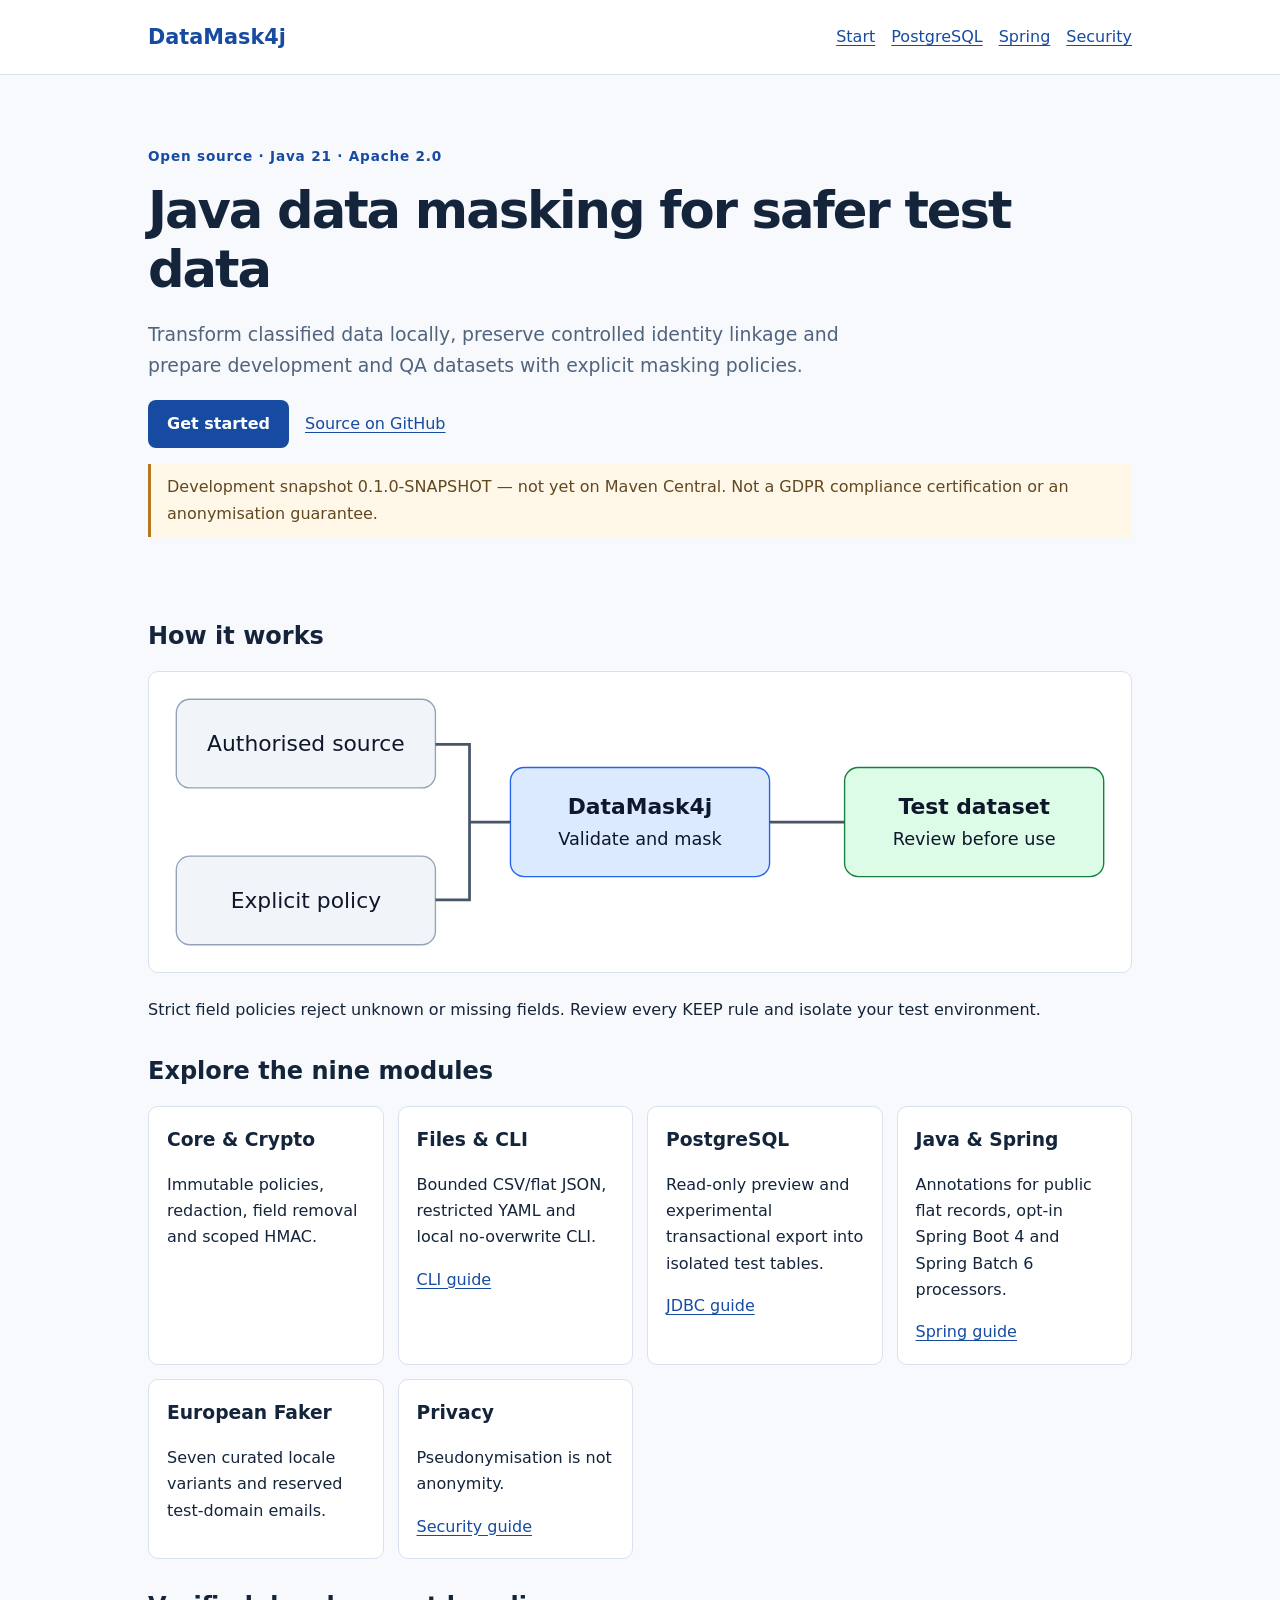
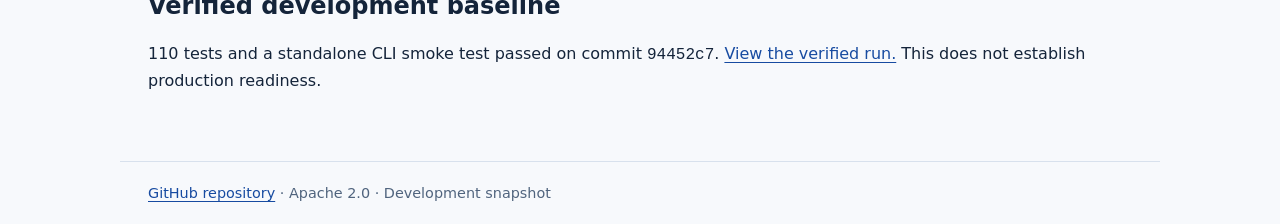
==== docs/index.html @ 7c0161fc "ci: group documentation, quality and security checks in parallel jobs" ====
<!doctype html>
<html lang="en"><head><meta charset="utf-8"><meta name="viewport" content="width=device-width, initial-scale=1"><title>Java Data Masking &amp; GDPR Pseudonymisation | DataMask4j</title><meta name="description" content="Offline Java data masking for safer test data: scoped HMAC, CSV and JSON, PostgreSQL, Java records, Spring Boot and Spring Batch."><meta name="robots" content="index,follow"><link rel="canonical" href="https://hamzador.github.io/DataMask4j/"><meta property="og:title" content="Java Data Masking &amp; GDPR Pseudonymisation | DataMask4j"><meta property="og:description" content="Offline Java data masking for safer test data: scoped HMAC, CSV and JSON, PostgreSQL, Java records, Spring Boot and Spring Batch."><meta property="og:url" content="https://hamzador.github.io/DataMask4j/"><meta property="og:type" content="website"><link rel="stylesheet" href="styles.css"></head><body><header><nav aria-label="Documentation"><a class="brand" href="index.html">DataMask4j</a><div><a href="getting-started.html">Start</a><a href="postgresql.html">PostgreSQL</a><a href="spring.html">Spring</a><a href="security.html">Security</a></div></nav></header><main><section class="hero"><p class="eyebrow">Open source · Java 21 · Apache 2.0</p><h1>Java data masking for safer test data</h1><p class="lead">Transform classified data locally, preserve controlled identity linkage and prepare development and QA datasets with explicit masking policies.</p><div class="actions"><a class="primary" href="getting-started.html">Get started</a><a href="https://github.com/hamzador/DataMask4j">Source on GitHub</a></div><p class="notice">Development snapshot 0.1.0-SNAPSHOT — not yet on Maven Central. Not a GDPR compliance certification or an anonymisation guarantee.</p></section><section><h2>How it works</h2><svg role="img" aria-labelledby="flow-title flow-desc" viewBox="0 0 720 220" xmlns="http://www.w3.org/2000/svg"><title id="flow-title">DataMask4j processing flow</title><desc id="flow-desc">Authorised source and explicit policy feed a local masking engine and produce a test dataset for review.</desc><rect x="20" y="20" width="190" height="65" rx="10" fill="#f1f5f9" stroke="#94a3b8"/><rect x="20" y="135" width="190" height="65" rx="10" fill="#f1f5f9" stroke="#94a3b8"/><rect x="265" y="70" width="190" height="80" rx="10" fill="#dbeafe" stroke="#2563eb"/><rect x="510" y="70" width="190" height="80" rx="10" fill="#dcfce7" stroke="#15803d"/><path d="M210 53H235V110H265 M210 167H235V110 M455 110H510" fill="none" stroke="#475569" stroke-width="2"/><g font-family="system-ui,sans-serif" font-size="16" text-anchor="middle" fill="#0f172a"><text x="115" y="58">Authorised source</text><text x="115" y="173">Explicit policy</text><text x="360" y="104" font-weight="bold">DataMask4j</text><text x="360" y="127" font-size="13">Validate and mask</text><text x="605" y="104" font-weight="bold">Test dataset</text><text x="605" y="127" font-size="13">Review before use</text></g></svg><p>Strict field policies reject unknown or missing fields. Review every KEEP rule and isolate your test environment.</p></section><section><h2>Explore the nine modules</h2><div class="cards"><article><h3>Core &amp; Crypto</h3><p>Immutable policies, redaction, field removal and scoped HMAC.</p></article><article><h3>Files &amp; CLI</h3><p>Bounded CSV/flat JSON, restricted YAML and local no-overwrite CLI.</p><a href="getting-started.html">CLI guide</a></article><article><h3>PostgreSQL</h3><p>Read-only preview and experimental transactional export into isolated test tables.</p><a href="postgresql.html">JDBC guide</a></article><article><h3>Java &amp; Spring</h3><p>Annotations for public flat records, opt-in Spring Boot 4 and Spring Batch 6 processors.</p><a href="spring.html">Spring guide</a></article><article><h3>European Faker</h3><p>Seven curated locale variants and reserved test-domain emails.</p></article><article><h3>Privacy</h3><p>Pseudonymisation is not anonymity.</p><a href="security.html">Security guide</a></article></div></section><section><h2>Verified development baseline</h2><p>110 tests and a standalone CLI smoke test passed on commit <code>94452c7</code>. <a href="https://github.com/hamzador/DataMask4j/actions/runs/44203288010">View the verified run.</a> This does not establish production readiness.</p></section></main><footer><a href="https://github.com/hamzador/DataMask4j">GitHub repository</a> · Apache 2.0 · Development snapshot</footer></body></html>
---- docs/styles.css ----
:root{color-scheme:light;--ink:#14243a;--blue:#174ba1;--line:#d8e1ed;--paper:#fff;--muted:#50647e}*{box-sizing:border-box}body{margin:0;background:#f7f9fc;color:var(--ink);font:16px/1.65 system-ui,sans-serif}header{background:var(--paper);border-bottom:1px solid var(--line)}nav,main,footer{max-width:1040px;margin:auto;padding:20px 28px}nav{display:flex;flex-wrap:wrap;gap:18px;align-items:center;justify-content:space-between}nav div,.actions{display:flex;flex-wrap:wrap;gap:16px;align-items:center}.brand{font-weight:800;font-size:1.3rem;text-decoration:none}a{color:var(--blue);text-underline-offset:3px}a:focus-visible{outline:3px solid #2563eb;outline-offset:3px}.hero{padding:36px 0}h1{font-size:clamp(2rem,5vw,3.2rem);line-height:1.15;letter-spacing:-.04em;margin:12px 0 20px}h2{font-size:1.5rem;line-height:1.25;margin-top:32px}.eyebrow{font-weight:700;color:var(--blue);letter-spacing:.06em;font-size:.85rem}.lead{font-size:1.18rem;max-width:760px;color:var(--muted)}.primary{display:inline-block;background:var(--blue);color:white;padding:11px 19px;border-radius:8px;text-decoration:none;font-weight:700}.notice{border-left:3px solid #b7791f;padding:10px 16px;background:#fff8e8;color:#614821}.cards{display:grid;grid-template-columns:repeat(auto-fit,minmax(230px,1fr));gap:14px}article{background:var(--paper);border:1px solid var(--line);padding:18px;border-radius:10px}article h3{margin:0}pre{overflow:auto;background:#14243a;padding:20px;border-radius:8px;color:#ebf1ff;line-height:1.5}code{font-family:ui-monospace,monospace;overflow-wrap:anywhere}svg{width:100%;height:auto;background:white;border:1px solid var(--line);border-radius:10px}footer{border-top:1px solid var(--line);margin-top:30px;color:var(--muted);font-size:.9rem}@media(max-width:540px){nav,main,footer{padding:14px 18px}nav div{gap:12px;flex-wrap:wrap}}
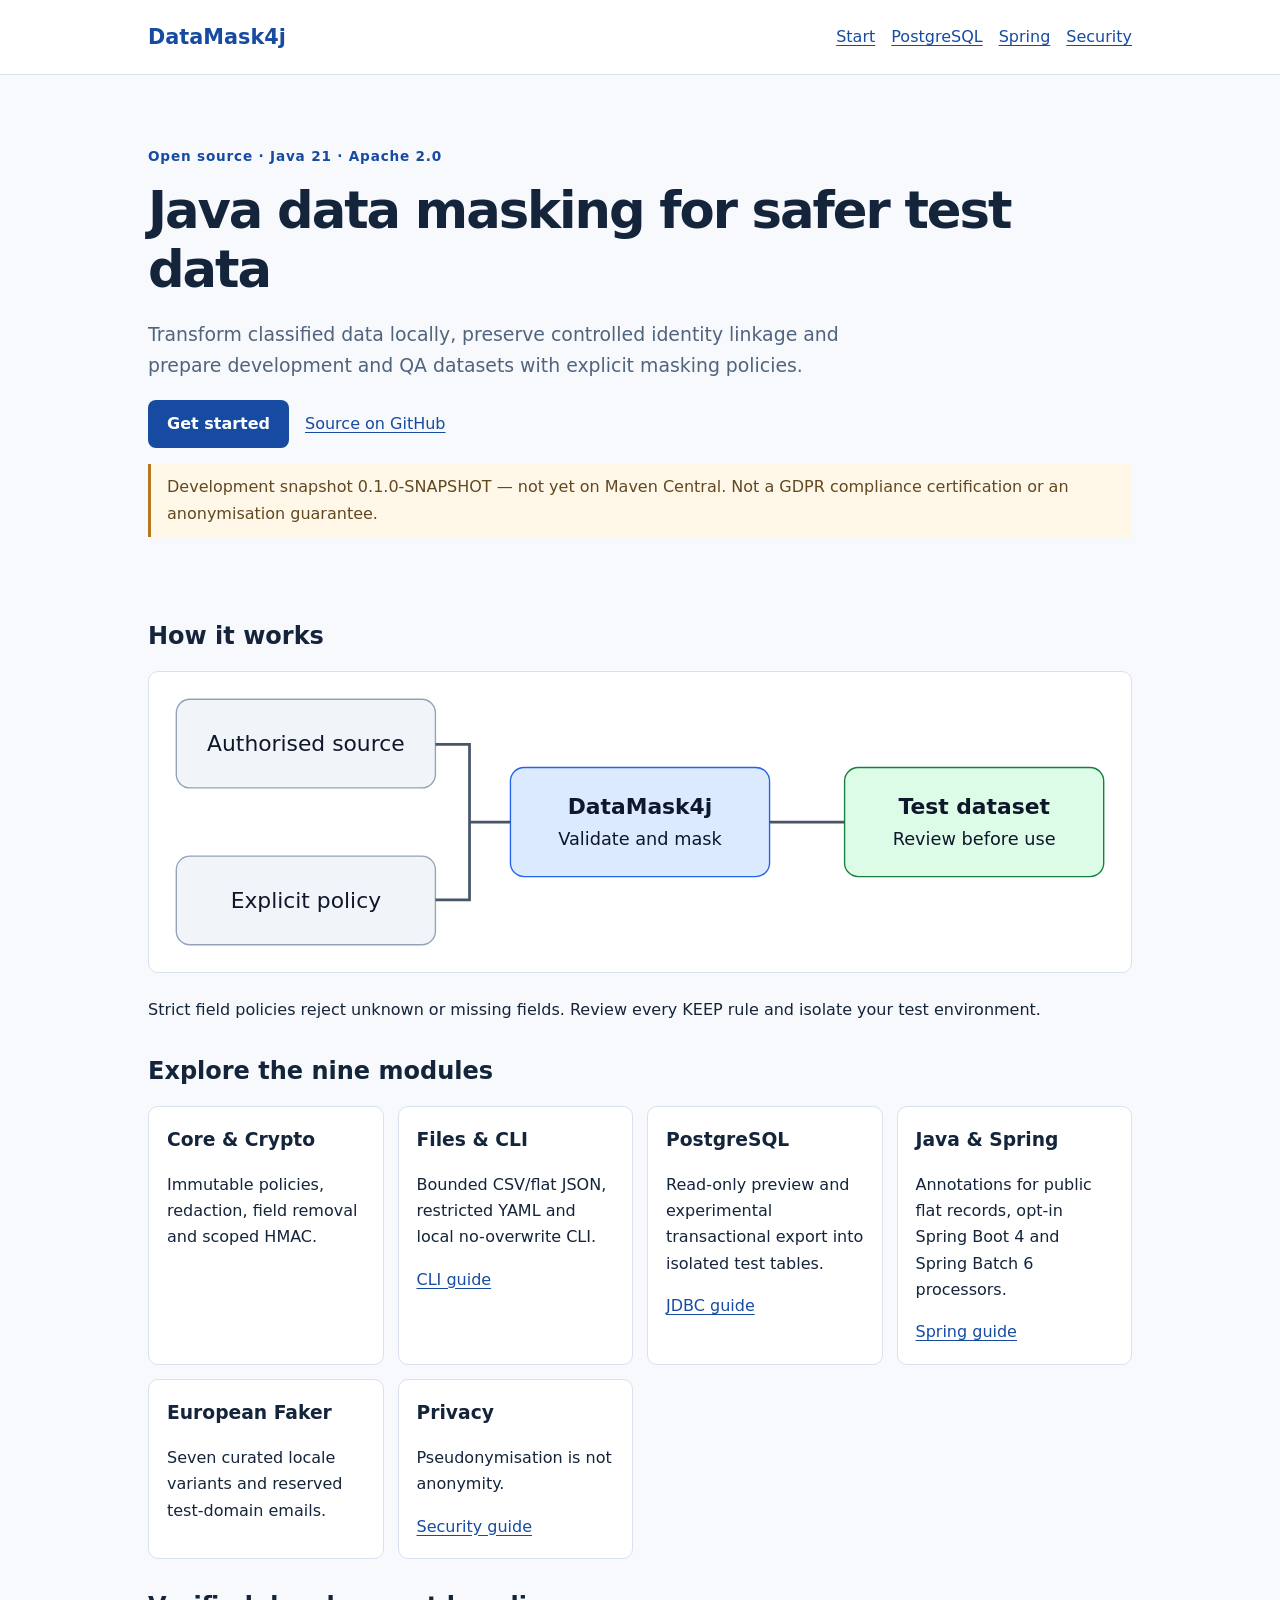
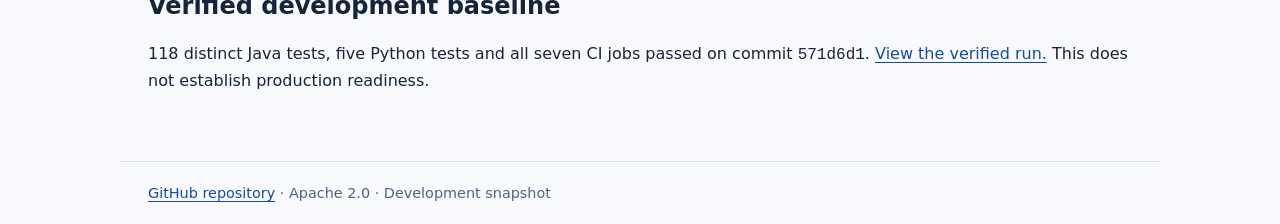
==== commit cbfd76bb: "ci: rehearse signed snapshot artifacts and audit pinned Ryuk helper" ====
--- a/docs/index.html
+++ b/docs/index.html
@@ -1,2 +1,2 @@
 <!doctype html>
-<html lang="en"><head><meta charset="utf-8"><meta name="viewport" content="width=device-width, initial-scale=1"><title>Java Data Masking &amp; GDPR Pseudonymisation | DataMask4j</title><meta name="description" content="Offline Java data masking for safer test data: scoped HMAC, CSV and JSON, PostgreSQL, Java records, Spring Boot and Spring Batch."><meta name="robots" content="index,follow"><link rel="canonical" href="https://hamzador.github.io/DataMask4j/"><meta property="og:title" content="Java Data Masking &amp; GDPR Pseudonymisation | DataMask4j"><meta property="og:description" content="Offline Java data masking for safer test data: scoped HMAC, CSV and JSON, PostgreSQL, Java records, Spring Boot and Spring Batch."><meta property="og:url" content="https://hamzador.github.io/DataMask4j/"><meta property="og:type" content="website"><link rel="stylesheet" href="styles.css"></head><body><header><nav aria-label="Documentation"><a class="brand" href="index.html">DataMask4j</a><div><a href="getting-started.html">Start</a><a href="postgresql.html">PostgreSQL</a><a href="spring.html">Spring</a><a href="security.html">Security</a></div></nav></header><main><section class="hero"><p class="eyebrow">Open source · Java 21 · Apache 2.0</p><h1>Java data masking for safer test data</h1><p class="lead">Transform classified data locally, preserve controlled identity linkage and prepare development and QA datasets with explicit masking policies.</p><div class="actions"><a class="primary" href="getting-started.html">Get started</a><a href="https://github.com/hamzador/DataMask4j">Source on GitHub</a></div><p class="notice">Development snapshot 0.1.0-SNAPSHOT — not yet on Maven Central. Not a GDPR compliance certification or an anonymisation guarantee.</p></section><section><h2>How it works</h2><svg role="img" aria-labelledby="flow-title flow-desc" viewBox="0 0 720 220" xmlns="http://www.w3.org/2000/svg"><title id="flow-title">DataMask4j processing flow</title><desc id="flow-desc">Authorised source and explicit policy feed a local masking engine and produce a test dataset for review.</desc><rect x="20" y="20" width="190" height="65" rx="10" fill="#f1f5f9" stroke="#94a3b8"/><rect x="20" y="135" width="190" height="65" rx="10" fill="#f1f5f9" stroke="#94a3b8"/><rect x="265" y="70" width="190" height="80" rx="10" fill="#dbeafe" stroke="#2563eb"/><rect x="510" y="70" width="190" height="80" rx="10" fill="#dcfce7" stroke="#15803d"/><path d="M210 53H235V110H265 M210 167H235V110 M455 110H510" fill="none" stroke="#475569" stroke-width="2"/><g font-family="system-ui,sans-serif" font-size="16" text-anchor="middle" fill="#0f172a"><text x="115" y="58">Authorised source</text><text x="115" y="173">Explicit policy</text><text x="360" y="104" font-weight="bold">DataMask4j</text><text x="360" y="127" font-size="13">Validate and mask</text><text x="605" y="104" font-weight="bold">Test dataset</text><text x="605" y="127" font-size="13">Review before use</text></g></svg><p>Strict field policies reject unknown or missing fields. Review every KEEP rule and isolate your test environment.</p></section><section><h2>Explore the nine modules</h2><div class="cards"><article><h3>Core &amp; Crypto</h3><p>Immutable policies, redaction, field removal and scoped HMAC.</p></article><article><h3>Files &amp; CLI</h3><p>Bounded CSV/flat JSON, restricted YAML and local no-overwrite CLI.</p><a href="getting-started.html">CLI guide</a></article><article><h3>PostgreSQL</h3><p>Read-only preview and experimental transactional export into isolated test tables.</p><a href="postgresql.html">JDBC guide</a></article><article><h3>Java &amp; Spring</h3><p>Annotations for public flat records, opt-in Spring Boot 4 and Spring Batch 6 processors.</p><a href="spring.html">Spring guide</a></article><article><h3>European Faker</h3><p>Seven curated locale variants and reserved test-domain emails.</p></article><article><h3>Privacy</h3><p>Pseudonymisation is not anonymity.</p><a href="security.html">Security guide</a></article></div></section><section><h2>Verified development baseline</h2><p>110 tests and a standalone CLI smoke test passed on commit <code>94452c7</code>. <a href="https://github.com/hamzador/DataMask4j/actions/runs/44203288010">View the verified run.</a> This does not establish production readiness.</p></section></main><footer><a href="https://github.com/hamzador/DataMask4j">GitHub repository</a> · Apache 2.0 · Development snapshot</footer></body></html>
+<html lang="en"><head><meta charset="utf-8"><meta name="viewport" content="width=device-width, initial-scale=1"><title>Java Data Masking &amp; GDPR Pseudonymisation | DataMask4j</title><meta name="description" content="Offline Java data masking for safer test data: scoped HMAC, CSV and JSON, PostgreSQL, Java records, Spring Boot and Spring Batch."><meta name="robots" content="index,follow"><link rel="canonical" href="https://hamzador.github.io/DataMask4j/"><meta property="og:title" content="Java Data Masking &amp; GDPR Pseudonymisation | DataMask4j"><meta property="og:description" content="Offline Java data masking for safer test data: scoped HMAC, CSV and JSON, PostgreSQL, Java records, Spring Boot and Spring Batch."><meta property="og:url" content="https://hamzador.github.io/DataMask4j/"><meta property="og:type" content="website"><link rel="stylesheet" href="styles.css"></head><body><header><nav aria-label="Documentation"><a class="brand" href="index.html">DataMask4j</a><div><a href="getting-started.html">Start</a><a href="postgresql.html">PostgreSQL</a><a href="spring.html">Spring</a><a href="security.html">Security</a></div></nav></header><main><section class="hero"><p class="eyebrow">Open source · Java 21 · Apache 2.0</p><h1>Java data masking for safer test data</h1><p class="lead">Transform classified data locally, preserve controlled identity linkage and prepare development and QA datasets with explicit masking policies.</p><div class="actions"><a class="primary" href="getting-started.html">Get started</a><a href="https://github.com/hamzador/DataMask4j">Source on GitHub</a></div><p class="notice">Development snapshot 0.1.0-SNAPSHOT — not yet on Maven Central. Not a GDPR compliance certification or an anonymisation guarantee.</p></section><section><h2>How it works</h2><svg role="img" aria-labelledby="flow-title flow-desc" viewBox="0 0 720 220" xmlns="http://www.w3.org/2000/svg"><title id="flow-title">DataMask4j processing flow</title><desc id="flow-desc">Authorised source and explicit policy feed a local masking engine and produce a test dataset for review.</desc><rect x="20" y="20" width="190" height="65" rx="10" fill="#f1f5f9" stroke="#94a3b8"/><rect x="20" y="135" width="190" height="65" rx="10" fill="#f1f5f9" stroke="#94a3b8"/><rect x="265" y="70" width="190" height="80" rx="10" fill="#dbeafe" stroke="#2563eb"/><rect x="510" y="70" width="190" height="80" rx="10" fill="#dcfce7" stroke="#15803d"/><path d="M210 53H235V110H265 M210 167H235V110 M455 110H510" fill="none" stroke="#475569" stroke-width="2"/><g font-family="system-ui,sans-serif" font-size="16" text-anchor="middle" fill="#0f172a"><text x="115" y="58">Authorised source</text><text x="115" y="173">Explicit policy</text><text x="360" y="104" font-weight="bold">DataMask4j</text><text x="360" y="127" font-size="13">Validate and mask</text><text x="605" y="104" font-weight="bold">Test dataset</text><text x="605" y="127" font-size="13">Review before use</text></g></svg><p>Strict field policies reject unknown or missing fields. Review every KEEP rule and isolate your test environment.</p></section><section><h2>Explore the nine modules</h2><div class="cards"><article><h3>Core &amp; Crypto</h3><p>Immutable policies, redaction, field removal and scoped HMAC.</p></article><article><h3>Files &amp; CLI</h3><p>Bounded CSV/flat JSON, restricted YAML and local no-overwrite CLI.</p><a href="getting-started.html">CLI guide</a></article><article><h3>PostgreSQL</h3><p>Read-only preview and experimental transactional export into isolated test tables.</p><a href="postgresql.html">JDBC guide</a></article><article><h3>Java &amp; Spring</h3><p>Annotations for public flat records, opt-in Spring Boot 4 and Spring Batch 6 processors.</p><a href="spring.html">Spring guide</a></article><article><h3>European Faker</h3><p>Seven curated locale variants and reserved test-domain emails.</p></article><article><h3>Privacy</h3><p>Pseudonymisation is not anonymity.</p><a href="security.html">Security guide</a></article></div></section><section><h2>Verified development baseline</h2><p>118 distinct Java tests, five Python tests and all seven CI jobs passed on commit <code>571d6d1</code>. <a href="https://github.com/hamzador/DataMask4j/actions/runs/44206560027">View the verified run.</a> This does not establish production readiness.</p></section></main><footer><a href="https://github.com/hamzador/DataMask4j">GitHub repository</a> · Apache 2.0 · Development snapshot</footer></body></html>
